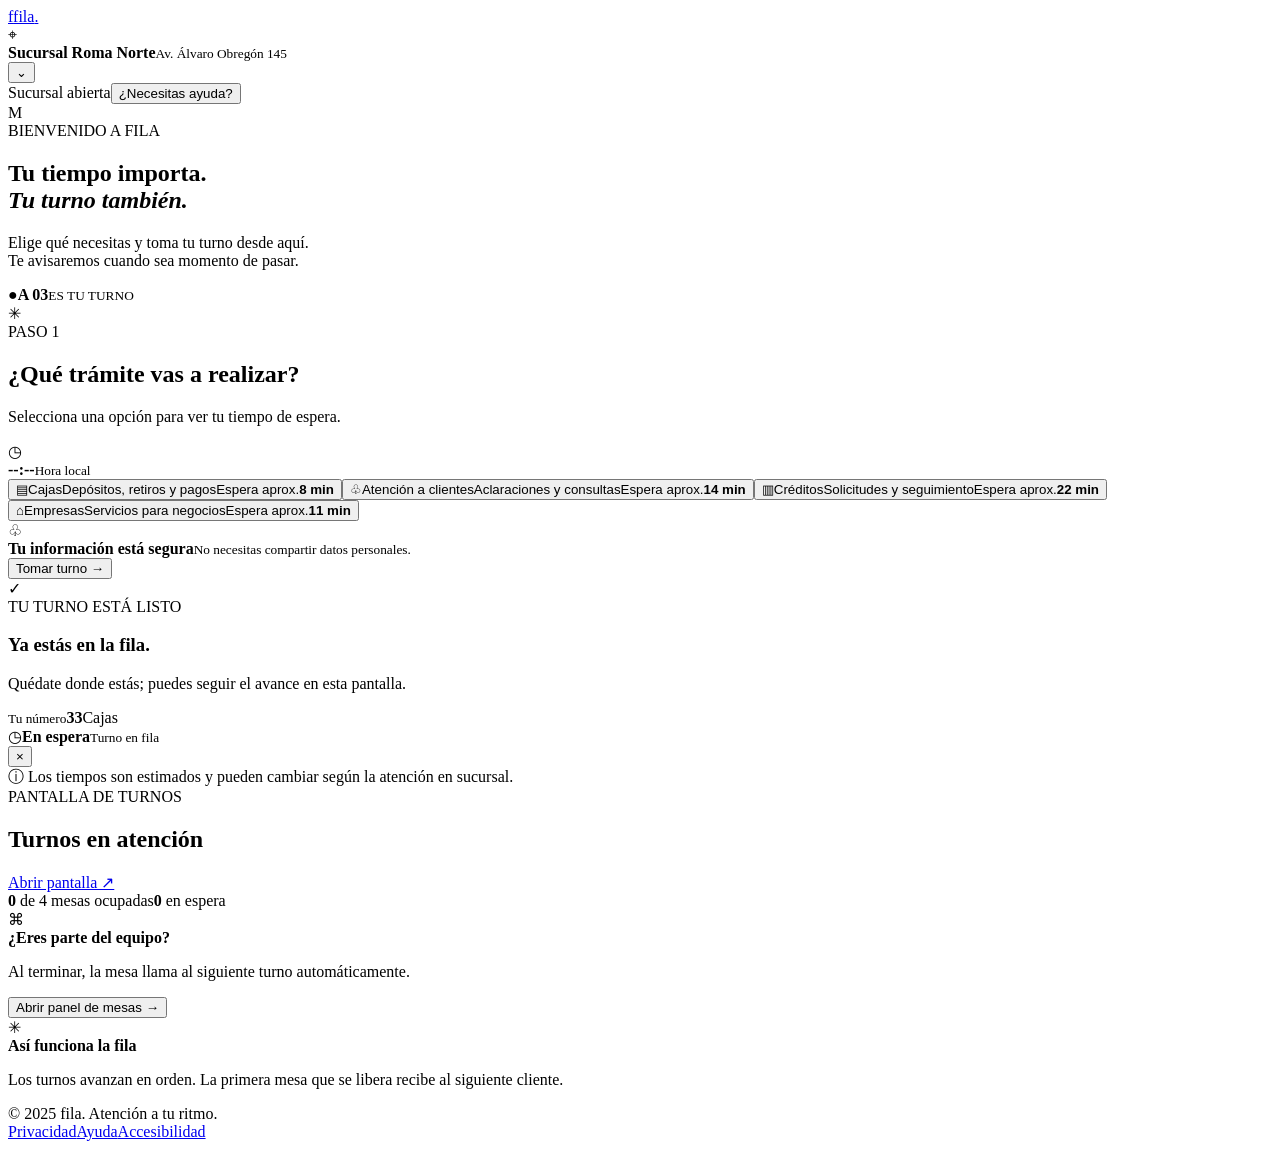
==== index.html @ 59a7bcd7 "Add turn-taking app demo" ====
<!doctype html>
<html lang="es">
<head>
  <meta charset="utf-8"><meta name="viewport" content="width=device-width,initial-scale=1"><meta name="theme-color" content="#f5f7fb">
  <title>Fila — turnos sin filas</title>
  <link rel="preconnect" href="https://fonts.googleapis.com"><link rel="preconnect" href="https://fonts.gstatic.com" crossorigin><link href="https://fonts.googleapis.com/css2?family=DM+Sans:wght@400;500;600;700&family=Manrope:wght@400;500;600;700;800&display=swap" rel="stylesheet"><link rel="stylesheet" href="styles.css">
</head>
<body>
  <header class="topbar"><a class="brand" href="#"><span class="brand-icon">f</span>fila<span class="brand-period">.</span></a><div class="branch"><span class="branch-pin">⌖</span><div><b>Sucursal Roma Norte</b><small>Av. Álvaro Obregón 145</small></div><button aria-label="Cambiar sucursal">⌄</button></div><div class="top-right"><span class="open-status"><i></i> Sucursal abierta</span><button class="help-button" id="helpBtn">¿Necesitas ayuda?</button><div class="avatar">M</div></div></header>
  <main>
    <section class="welcome"><div><div class="eyebrow"><span></span> BIENVENIDO A FILA</div><h1>Tu tiempo importa.<br><em>Tu turno también.</em></h1><p>Elige qué necesitas y toma tu turno desde aquí.<br>Te avisaremos cuando sea momento de pasar.</p></div><div class="welcome-art" aria-hidden="true"><div class="art-ring ring-a"></div><div class="art-ring ring-b"></div><div class="art-card"><span>●</span><b>A 03</b><small>ES TU TURNO</small></div><div class="art-spark">✳</div></div></section>
    <section class="content-grid"><div class="left-column"><div class="section-title"><div><span class="step-label">PASO 1</span><h2>¿Qué trámite vas a realizar?</h2><p>Selecciona una opción para ver tu tiempo de espera.</p></div><div class="today"><span>◷</span><div><b id="currentTime">--:--</b><small>Hora local</small></div></div></div>
      <div class="service-grid" id="serviceGrid"><button class="service-card selected" data-service="Cajas" data-prefix="C" data-wait="8"><span class="service-icon blue">▤</span><span class="service-name">Cajas</span><span class="service-description">Depósitos, retiros y pagos</span><span class="service-footer"><span>Espera aprox.</span><b>8 min</b></span></button><button class="service-card" data-service="Atención a clientes" data-prefix="A" data-wait="14"><span class="service-icon violet">♧</span><span class="service-name">Atención a clientes</span><span class="service-description">Aclaraciones y consultas</span><span class="service-footer"><span>Espera aprox.</span><b>14 min</b></span></button><button class="service-card" data-service="Créditos" data-prefix="R" data-wait="22"><span class="service-icon orange">▥</span><span class="service-name">Créditos</span><span class="service-description">Solicitudes y seguimiento</span><span class="service-footer"><span>Espera aprox.</span><b>22 min</b></span></button><button class="service-card" data-service="Empresas" data-prefix="E" data-wait="11"><span class="service-icon green">⌂</span><span class="service-name">Empresas</span><span class="service-description">Servicios para negocios</span><span class="service-footer"><span>Espera aprox.</span><b>11 min</b></span></button></div>
      <div class="take-row"><div class="secure-note"><span>♧</span><div><b>Tu información está segura</b><small>No necesitas compartir datos personales.</small></div></div><button class="take-button" id="takeTurn">Tomar turno <span>→</span></button></div>
      <section class="ticket-panel hidden" id="ticketPanel"><div class="ticket-check">✓</div><div class="ticket-copy"><span class="step-label" id="ticketStatus">TU TURNO ESTÁ LISTO</span><h3 id="ticketHeading">Ya estás en la fila.</h3><p id="ticketMessage">Quédate donde estás; puedes seguir el avance en esta pantalla.</p></div><div class="ticket-number"><small>Tu número</small><strong id="ticketNumber">33</strong><span id="ticketService">Cajas</span></div><div class="ticket-wait"><span>◷</span><b id="ticketWait">En espera</b><small id="ticketDesk">Turno en fila</small></div><button class="cancel-ticket" id="cancelTicket" aria-label="Cancelar turno">×</button></section>
      <div class="footnote"><span>ⓘ</span> Los tiempos son estimados y pueden cambiar según la atención en sucursal.</div>
    </div>
    <aside class="right-column"><div class="now-card"><div class="now-header"><div><span class="eyebrow">PANTALLA DE TURNOS</span><h2>Turnos en atención</h2></div><a class="live display-link" href="pantalla.html" target="_blank">Abrir pantalla ↗</a></div><div class="desk-board" id="deskBoard" aria-live="polite"></div><div class="queue-footer"><span><i></i> <b id="busyCount">0</b> de 4 mesas ocupadas</span><span><b id="waitingCount">0</b> en espera</span></div></div><div class="admin-card"><div class="admin-icon">⌘</div><div><b>¿Eres parte del equipo?</b><p>Al terminar, la mesa llama al siguiente turno automáticamente.</p><button id="adminBtn">Abrir panel de mesas <span>→</span></button></div></div><div class="tip-card"><span class="tip-icon">✳</span><div><b>Así funciona la fila</b><p>Los turnos avanzan en orden. La primera mesa que se libera recibe al siguiente cliente.</p></div></div></aside></section>
  </main><footer><span>© 2025 fila. Atención a tu ritmo.</span><div><a href="#privacidad">Privacidad</a><a href="#ayuda">Ayuda</a><a href="#accesibilidad">Accesibilidad</a></div></footer>
  <dialog id="adminDialog" class="dialog"><form method="dialog"><button class="close-dialog" aria-label="Cerrar">×</button><span class="step-label">PANEL DE ATENCIÓN · DEMO</span><h2>Control de mesas</h2><p>Al terminar una atención, la mesa queda libre y recibe automáticamente al primer turno en espera.</p><div class="admin-queues" id="adminDeskList"></div></form></dialog>
  <div class="toast" id="toast" role="status" aria-live="polite"></div><script src="app.js"></script>
</body></html>
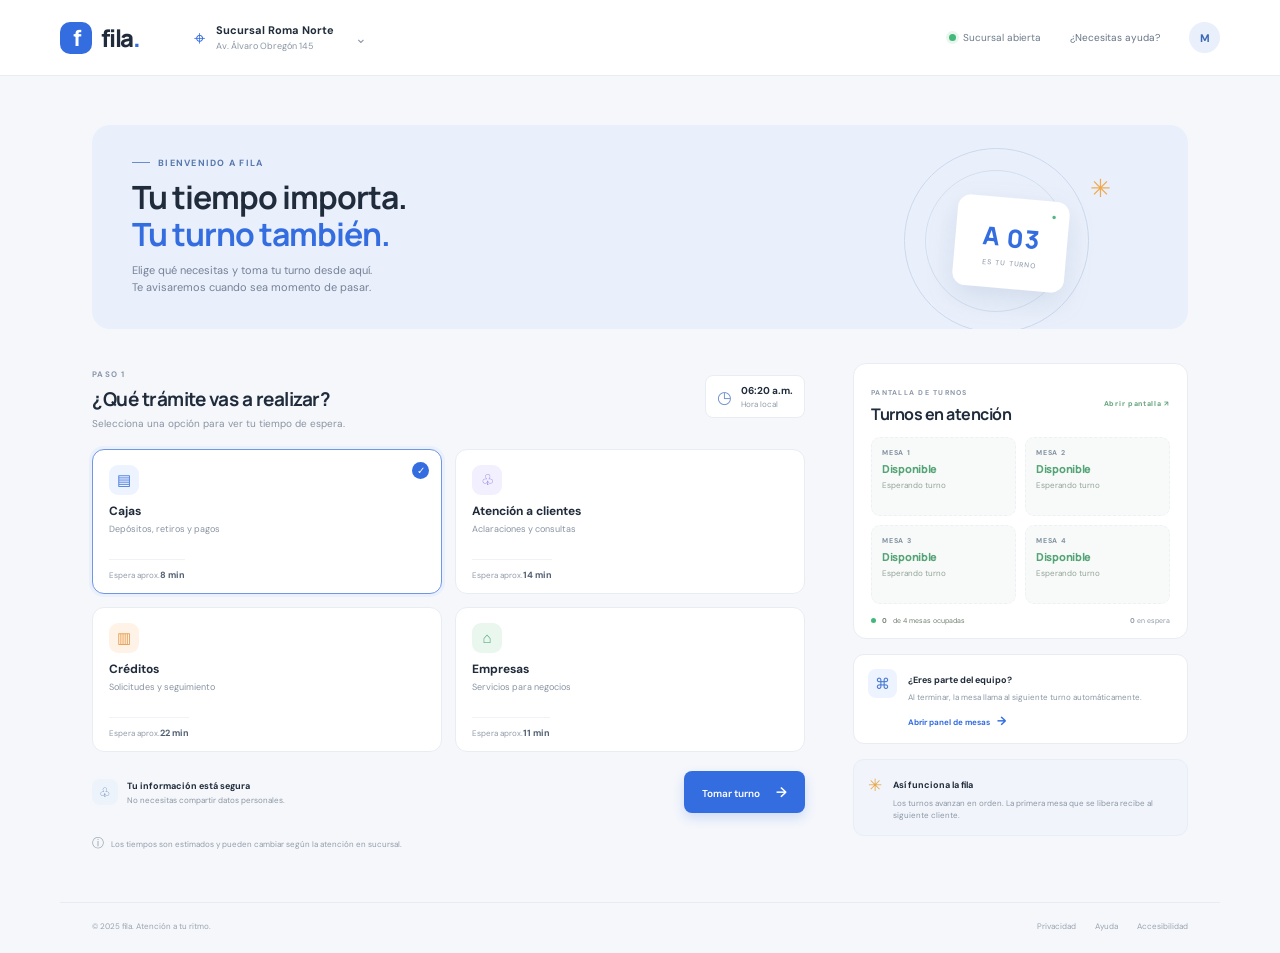
==== commit 6381e50c: "Show multiple active turns on one page" ====
--- a/index.html
+++ b/index.html
@@ -12,7 +12,7 @@
     <section class="content-grid"><div class="left-column"><div class="section-title"><div><span class="step-label">PASO 1</span><h2>¿Qué trámite vas a realizar?</h2><p>Selecciona una opción para ver tu tiempo de espera.</p></div><div class="today"><span>◷</span><div><b id="currentTime">--:--</b><small>Hora local</small></div></div></div>
       <div class="service-grid" id="serviceGrid"><button class="service-card selected" data-service="Cajas" data-prefix="C" data-wait="8"><span class="service-icon blue">▤</span><span class="service-name">Cajas</span><span class="service-description">Depósitos, retiros y pagos</span><span class="service-footer"><span>Espera aprox.</span><b>8 min</b></span></button><button class="service-card" data-service="Atención a clientes" data-prefix="A" data-wait="14"><span class="service-icon violet">♧</span><span class="service-name">Atención a clientes</span><span class="service-description">Aclaraciones y consultas</span><span class="service-footer"><span>Espera aprox.</span><b>14 min</b></span></button><button class="service-card" data-service="Créditos" data-prefix="R" data-wait="22"><span class="service-icon orange">▥</span><span class="service-name">Créditos</span><span class="service-description">Solicitudes y seguimiento</span><span class="service-footer"><span>Espera aprox.</span><b>22 min</b></span></button><button class="service-card" data-service="Empresas" data-prefix="E" data-wait="11"><span class="service-icon green">⌂</span><span class="service-name">Empresas</span><span class="service-description">Servicios para negocios</span><span class="service-footer"><span>Espera aprox.</span><b>11 min</b></span></button></div>
       <div class="take-row"><div class="secure-note"><span>♧</span><div><b>Tu información está segura</b><small>No necesitas compartir datos personales.</small></div></div><button class="take-button" id="takeTurn">Tomar turno <span>→</span></button></div>
-      <section class="ticket-panel hidden" id="ticketPanel"><div class="ticket-check">✓</div><div class="ticket-copy"><span class="step-label" id="ticketStatus">TU TURNO ESTÁ LISTO</span><h3 id="ticketHeading">Ya estás en la fila.</h3><p id="ticketMessage">Quédate donde estás; puedes seguir el avance en esta pantalla.</p></div><div class="ticket-number"><small>Tu número</small><strong id="ticketNumber">33</strong><span id="ticketService">Cajas</span></div><div class="ticket-wait"><span>◷</span><b id="ticketWait">En espera</b><small id="ticketDesk">Turno en fila</small></div><button class="cancel-ticket" id="cancelTicket" aria-label="Cancelar turno">×</button></section>
+      <section class="ticket-panel hidden" id="ticketPanel"><div class="ticket-check">✓</div><div class="ticket-copy"><span class="step-label" id="ticketStatus">TU TURNO ESTÁ LISTO</span><h3 id="ticketHeading">Ya estás en la fila.</h3><p id="ticketMessage">Quédate donde estás; puedes seguir el avance en esta pantalla.</p><p id="ticketCountMessage">Tienes 1 turno activo en esta página.</p></div><div class="ticket-number"><small>Tu número</small><strong id="ticketNumber">1</strong><span id="ticketService">Cajas</span></div><div class="ticket-wait"><span>◷</span><b id="ticketWait">En espera</b><small id="ticketDesk">Turno en fila</small></div><button class="cancel-ticket" id="cancelTicket" aria-label="Cancelar turno">×</button></section>
       <div class="footnote"><span>ⓘ</span> Los tiempos son estimados y pueden cambiar según la atención en sucursal.</div>
     </div>
     <aside class="right-column"><div class="now-card"><div class="now-header"><div><span class="eyebrow">PANTALLA DE TURNOS</span><h2>Turnos en atención</h2></div><a class="live display-link" href="pantalla.html" target="_blank">Abrir pantalla ↗</a></div><div class="desk-board" id="deskBoard" aria-live="polite"></div><div class="queue-footer"><span><i></i> <b id="busyCount">0</b> de 4 mesas ocupadas</span><span><b id="waitingCount">0</b> en espera</span></div></div><div class="admin-card"><div class="admin-icon">⌘</div><div><b>¿Eres parte del equipo?</b><p>Al terminar, la mesa llama al siguiente turno automáticamente.</p><button id="adminBtn">Abrir panel de mesas <span>→</span></button></div></div><div class="tip-card"><span class="tip-icon">✳</span><div><b>Así funciona la fila</b><p>Los turnos avanzan en orden. La primera mesa que se libera recibe al siguiente cliente.</p></div></div></aside></section>
--- a/styles.css
+++ b/styles.css
@@ -0,0 +1,4 @@
+:root{--ink:#202c3b;--muted:#788595;--blue:#346de0;--blue-dark:#265cc8;--bg:#f5f7fb;--line:#e9edf3;--serif:'Manrope',sans-serif;--sans:'DM Sans',sans-serif}*{box-sizing:border-box}body{margin:0;background:var(--bg);color:var(--ink);font:14px var(--sans)}button,a{font:inherit}button{cursor:pointer}a{text-decoration:none;color:inherit}.topbar{height:76px;background:#fff;border-bottom:1px solid var(--line);display:flex;align-items:center;padding:0 max(calc((100% - 1160px)/2),32px);gap:54px}.brand{font:800 24px var(--serif);letter-spacing:-1.2px;display:flex;align-items:center;gap:9px}.brand-icon{width:32px;height:32px;border-radius:10px;background:var(--blue);color:white;display:grid;place-items:center;font-size:22px}.brand-period{color:var(--blue);margin-left:-9px}.branch{display:flex;align-items:center;gap:11px}.branch-pin{color:var(--blue);font-size:20px}.branch div{display:grid;gap:3px}.branch b{font-size:11px;font-weight:700}.branch small{font-size:9px;color:#8b96a4}.branch button{border:0;background:transparent;color:#8e99a7;margin-left:4px}.top-right{margin-left:auto;display:flex;align-items:center;gap:23px}.open-status{font-size:10px;color:#6c7b89;display:flex;align-items:center;gap:7px}.open-status i,.live i,.queue-footer i{width:7px;height:7px;background:#44b77b;border-radius:50%;box-shadow:0 0 0 3px #e8f6ee}.help-button{font-size:10px;color:#657386;border:0;background:transparent}.avatar{height:31px;width:31px;background:#e9effb;color:#3c69b4;display:grid;place-items:center;border-radius:50%;font-weight:700;font-size:11px}main{max-width:1160px;margin:0 auto;padding:49px 32px 32px}.welcome{height:204px;background:#eaf0fb;border-radius:18px;position:relative;overflow:hidden;padding:30px 40px;display:flex;align-items:center;justify-content:space-between}.eyebrow,.step-label{font-size:9px;font-weight:700;letter-spacing:1.25px;color:#6b7d96}.welcome .eyebrow{display:flex;align-items:center;gap:8px;color:#5677ad}.welcome .eyebrow span{width:18px;height:1px;background:#6b8ccc}.welcome h1{font:700 32px/1.17 var(--serif);letter-spacing:-1px;margin:10px 0 8px}.welcome h1 em{font-style:normal;color:var(--blue)}.welcome p{color:#748197;font-size:11px;line-height:1.6;margin:0}.welcome-art{position:relative;width:240px;height:184px;margin-right:32px}.art-ring{border:1px solid #ccd8ed;position:absolute;border-radius:50%;width:185px;height:185px;top:13px;left:28px}.ring-b{width:142px;height:142px;top:35px;left:49px;border-color:#d3deef}.art-card{position:absolute;left:79px;top:63px;width:112px;height:91px;background:white;border-radius:13px;box-shadow:0 11px 28px #4d6c9d26;display:flex;flex-direction:column;align-items:center;justify-content:center;gap:4px;transform:rotate(5deg)}.art-card span{position:absolute;top:10px;right:13px;color:#51b785;font-size:8px}.art-card b{font:800 25px var(--serif);color:var(--blue);letter-spacing:1px}.art-card small{font-size:7px;color:#8290a1;letter-spacing:1px}.art-spark{position:absolute;right:5px;top:37px;color:#f0a94e;font-size:25px}.content-grid{display:grid;grid-template-columns:minmax(0,1fr) 335px;gap:48px;margin-top:34px}.section-title{display:flex;align-items:center;justify-content:space-between;margin-bottom:19px}.section-title h2,.now-header h2{font:700 19px var(--serif);letter-spacing:-.5px;margin:5px 0 5px}.section-title p{font-size:10px;color:#8994a2;margin:0}.step-label{font-size:8px;color:#8a97a9}.today{display:flex;align-items:center;gap:9px;padding:8px 11px;border:1px solid var(--line);background:#fff;border-radius:8px}.today>span{font-size:17px;color:#7191cf}.today div{display:grid;gap:2px}.today b{font-size:10px}.today small{font-size:8px;color:#929ca9}.service-grid{display:grid;grid-template-columns:1fr 1fr;gap:13px}.service-card{position:relative;text-align:left;border:1px solid #e8edf3;border-radius:12px;background:#fff;padding:15px 16px 12px;min-height:145px;display:flex;flex-direction:column;transition:.18s;color:var(--ink)}.service-card:hover{border-color:#a8bee8;transform:translateY(-2px);box-shadow:0 7px 18px #2739540a}.service-card.selected{border:1.5px solid #6f97e5;box-shadow:0 0 0 3px #eaf0fc}.service-card.selected:after{content:'✓';position:absolute;right:12px;top:12px;width:17px;height:17px;border-radius:50%;background:var(--blue);color:white;display:grid;place-items:center;font-size:10px}.service-icon{height:30px;width:30px;border-radius:9px;display:grid;place-items:center;font-size:15px;margin-bottom:8px}.service-icon.blue{background:#edf3ff;color:#3f75de}.service-icon.violet{background:#f2efff;color:#8976df}.service-icon.orange{background:#fff3e7;color:#e69743}.service-icon.green{background:#eaf7ef;color:#4ca879}.service-name{font-size:12px;font-weight:700}.service-description{font-size:9px;color:#8994a2;margin-top:4px}.service-footer{display:flex;align-items:center;justify-content:space-between;border-top:1px solid #f0f2f5;margin-top:auto;padding-top:9px;font-size:8px;color:#929ca8}.service-footer b{font-size:9px;color:#516072}.take-row{display:flex;align-items:center;justify-content:space-between;margin-top:19px}.secure-note{display:flex;align-items:center;gap:9px}.secure-note>span{width:26px;height:26px;border-radius:8px;background:#edf3fb;color:#6282b7;display:grid;place-items:center;font-size:13px}.secure-note div{display:grid;gap:3px}.secure-note b{font-size:9px}.secure-note small{font-size:8px;color:#8c97a4}.take-button,.call-next{background:var(--blue);border:0;color:white;border-radius:8px;padding:12px 18px;font-weight:600;font-size:10px;box-shadow:0 5px 12px #346de032}.take-button:hover,.call-next:hover{background:var(--blue-dark)}.take-button span,.call-next span{font-size:14px;margin-left:14px}.footnote{display:flex;align-items:center;gap:7px;font-size:8px;color:#939daa;margin-top:22px}.footnote span{font-size:12px}.right-column{display:flex;flex-direction:column;gap:15px}.now-card{background:white;border:1px solid var(--line);border-radius:13px;padding:17px 17px 13px}.now-header{display:flex;align-items:center;justify-content:space-between;margin-bottom:7px}.now-header .eyebrow{font-size:7px;color:#8c98a8}.now-header h2{font-size:16px;margin:4px 0 0}.live{display:flex;align-items:center;gap:6px;font-size:7px;color:#63a37d;letter-spacing:.7px;font-weight:700}.live i{width:5px;height:5px;box-shadow:0 0 0 2px #e8f6ee}.counter-row{display:flex;align-items:center;gap:11px;padding:12px 0;border-bottom:1px solid #f0f2f5}.counter-number{font:800 13px var(--serif);color:#346de0;background:#eff4ff;border-radius:7px;padding:8px 7px;min-width:54px;text-align:center}.counter-detail{display:grid;gap:4px;flex:1}.counter-detail span{font-size:9px;font-weight:600}.counter-detail small{font-size:8px;color:#929daa}.counter-arrow{color:#9aa5b3;font-size:12px}.queue-footer{display:flex;justify-content:space-between;padding-top:12px;font-size:7px;color:#8f9aa7}.queue-footer>span:first-child{display:flex;align-items:center;gap:6px;color:#718070}.queue-footer i{width:5px;height:5px;box-shadow:none}.admin-card,.tip-card{display:flex;align-items:flex-start;gap:11px;background:#fff;border:1px solid var(--line);border-radius:11px;padding:14px}.admin-icon{height:29px;width:29px;flex:none;border-radius:8px;background:#edf3ff;display:grid;place-items:center;color:#4779d2;font-size:15px}.admin-card b,.tip-card b{font-size:9px}.admin-card p,.tip-card p{font-size:8px;color:#8b96a4;margin:5px 0 9px}.admin-card button{border:0;padding:0;background:none;color:#346de0;font-size:8px;font-weight:700}.admin-card button span{font-size:12px;margin-left:5px}.tip-card{background:#f1f5fb;border-color:#e8eef8}.tip-icon{color:#e7a74b;font-size:17px}.tip-card p{line-height:1.5;margin-bottom:0}.ticket-panel{position:relative;margin-top:23px;padding:17px;border:1px solid #cfe9d9;background:#f2fbf5;border-radius:12px;display:flex;align-items:center;gap:13px}.ticket-panel.hidden{display:none}.ticket-check{flex:none;border-radius:50%;width:28px;height:28px;display:grid;place-items:center;background:#4cac77;color:#fff;font-weight:700}.ticket-copy{flex:1}.ticket-copy h3{font:700 15px var(--serif);margin:5px 0}.ticket-copy p{font-size:8px;color:#7d8d82;margin:0}.ticket-number,.ticket-wait{display:flex;flex-direction:column;align-items:center;gap:3px;padding:0 12px;border-left:1px solid #dcefe3}.ticket-number small,.ticket-wait small{font-size:7px;color:#829287}.ticket-number strong{font:800 18px var(--serif);color:#367b55}.ticket-number span{font-size:8px;color:#74857a}.ticket-wait span{font-size:13px;color:#4c9a6a}.ticket-wait b{font-size:12px;color:#397a54}.cancel-ticket{position:absolute;right:5px;top:4px;border:0;background:none;color:#96a59b;font-size:17px}footer{max-width:1160px;margin:18px auto 0;padding:18px 32px 22px;border-top:1px solid #e8ecf2;display:flex;justify-content:space-between;color:#9aa4b0;font-size:8px}footer div{display:flex;gap:19px}.toast{position:fixed;bottom:24px;left:50%;transform:translate(-50%,20px);opacity:0;background:#202c3b;color:#fff;padding:12px 18px;border-radius:8px;font-size:11px;box-shadow:0 8px 25px #0002;transition:.25s;pointer-events:none;z-index:5}.toast.show{opacity:1;transform:translate(-50%,0)}.dialog{border:0;border-radius:15px;padding:27px;width:min(425px,calc(100vw - 32px));background:#fff;color:var(--ink);box-shadow:0 20px 70px #12213b40}.dialog::backdrop{background:#202c3b73;backdrop-filter:blur(2px)}.dialog form{position:relative}.close-dialog{position:absolute;right:0;top:-12px;font-size:24px;border:0;background:none;color:#9aa4af}.dialog h2{font:700 22px var(--serif);margin:8px 0}.dialog form>p{font-size:10px;color:#8290a0;margin:0 0 17px}.admin-queues{border:1px solid var(--line);border-radius:9px;overflow:hidden}.admin-queues div{display:grid;grid-template-columns:1fr auto;gap:4px 12px;padding:11px;border-bottom:1px solid var(--line)}.admin-queues div:last-child{border:0}.admin-queues span{font-weight:600;font-size:10px}.admin-queues b{grid-column:2;grid-row:1/3;color:var(--blue);font:800 13px var(--serif)}.admin-queues small{font-size:8px;color:#8d98a5}.call-next{width:100%;margin-top:16px}
+@media(max-width:900px){.topbar{padding:0 24px;gap:32px}main{padding:35px 24px 25px}.content-grid{grid-template-columns:minmax(0,1fr) 290px;gap:25px}.welcome-art{margin-right:0}.welcome{padding:27px 30px}}@media(max-width:700px){.topbar{height:64px;padding:0 17px;gap:18px}.branch{gap:7px}.branch b{font-size:9px}.branch small{font-size:8px}.top-right{gap:10px}.help-button{display:none}.open-status{font-size:8px}.avatar{height:28px;width:28px}main{padding:25px 17px}.welcome{height:188px;padding:23px}.welcome h1{font-size:27px}.welcome p{font-size:9px}.welcome-art{width:150px;transform:scale(.8);transform-origin:right center;margin-left:-20px}.content-grid{grid-template-columns:1fr;gap:22px;margin-top:27px}.right-column{display:grid;grid-template-columns:1fr 1fr}.now-card{grid-column:1/-1}.tip-card,.admin-card{min-height:83px}footer{padding:17px;gap:12px}footer div{gap:10px}}@media(max-width:470px){.branch-pin,.branch button,.open-status{display:none}.topbar{gap:13px}.branch{margin-left:auto}.top-right{margin-left:0}.welcome{height:174px;padding:20px}.welcome h1{font-size:24px}.welcome p{max-width:230px;font-size:8px}.welcome-art{position:absolute;right:8px;opacity:.62;transform:scale(.64);width:130px}.welcome>div:first-child{position:relative;z-index:1}.section-title{align-items:flex-start}.section-title h2{font-size:16px}.today{padding:6px 8px}.service-grid{gap:9px}.service-card{min-height:139px;padding:12px}.service-description{font-size:8px}.take-row{align-items:flex-start;gap:10px}.secure-note small{max-width:145px;line-height:1.4}.take-button{padding:12px;font-size:9px;white-space:nowrap}.take-button span{margin-left:7px}.right-column{grid-template-columns:1fr}.now-card{grid-column:auto}.ticket-panel{flex-wrap:wrap}.ticket-copy{min-width:160px}.ticket-number,.ticket-wait{border-left:0;padding:8px;border-top:1px solid #dcefe3;flex:1}.footnote{line-height:1.4}footer{font-size:7px}}
+.desk-board{display:grid;grid-template-columns:1fr 1fr;gap:9px;margin-top:12px}.desk-tile{min-height:79px;border:1px solid #edf0f5;border-radius:9px;padding:10px;display:flex;flex-direction:column;gap:4px}.desk-label{font-size:7px;letter-spacing:.8px;color:#8290a0;font-weight:700}.desk-tile strong{font:800 14px var(--serif);letter-spacing:-.3px;color:#346de0}.desk-tile small{font-size:8px;color:#8491a0}.desk-tile.free{background:#f7faf8;border-style:dashed}.desk-tile.free strong{font-size:11px;color:#55a477}.desk-tile.free small{color:#94a39a}.ticket-panel.called{background:#eef9f2;border-color:#bbe1c8}.ticket-panel.called .ticket-check{background:#367e54}.admin-queues div{position:relative;grid-template-columns:1fr auto;align-items:center;padding:12px 10px 30px}.admin-queues div>span{font-size:10px}.admin-queues div>b{grid-column:2;grid-row:1;color:#346de0;font:600 9px var(--sans);max-width:120px;text-align:right}.admin-queues .finish-btn{position:absolute;bottom:6px;right:9px;border:0;background:#edf3ff;color:#346de0;border-radius:5px;padding:5px 8px;font-size:8px;font-weight:700}.admin-queues .finish-btn:disabled{background:#f1f3f5;color:#97a1ad}.admin-queues .waiting-line{grid-template-columns:1fr auto;padding:11px}.admin-queues .waiting-line b{grid-column:auto;grid-row:auto;color:#748296;font:500 9px var(--sans)}
+
